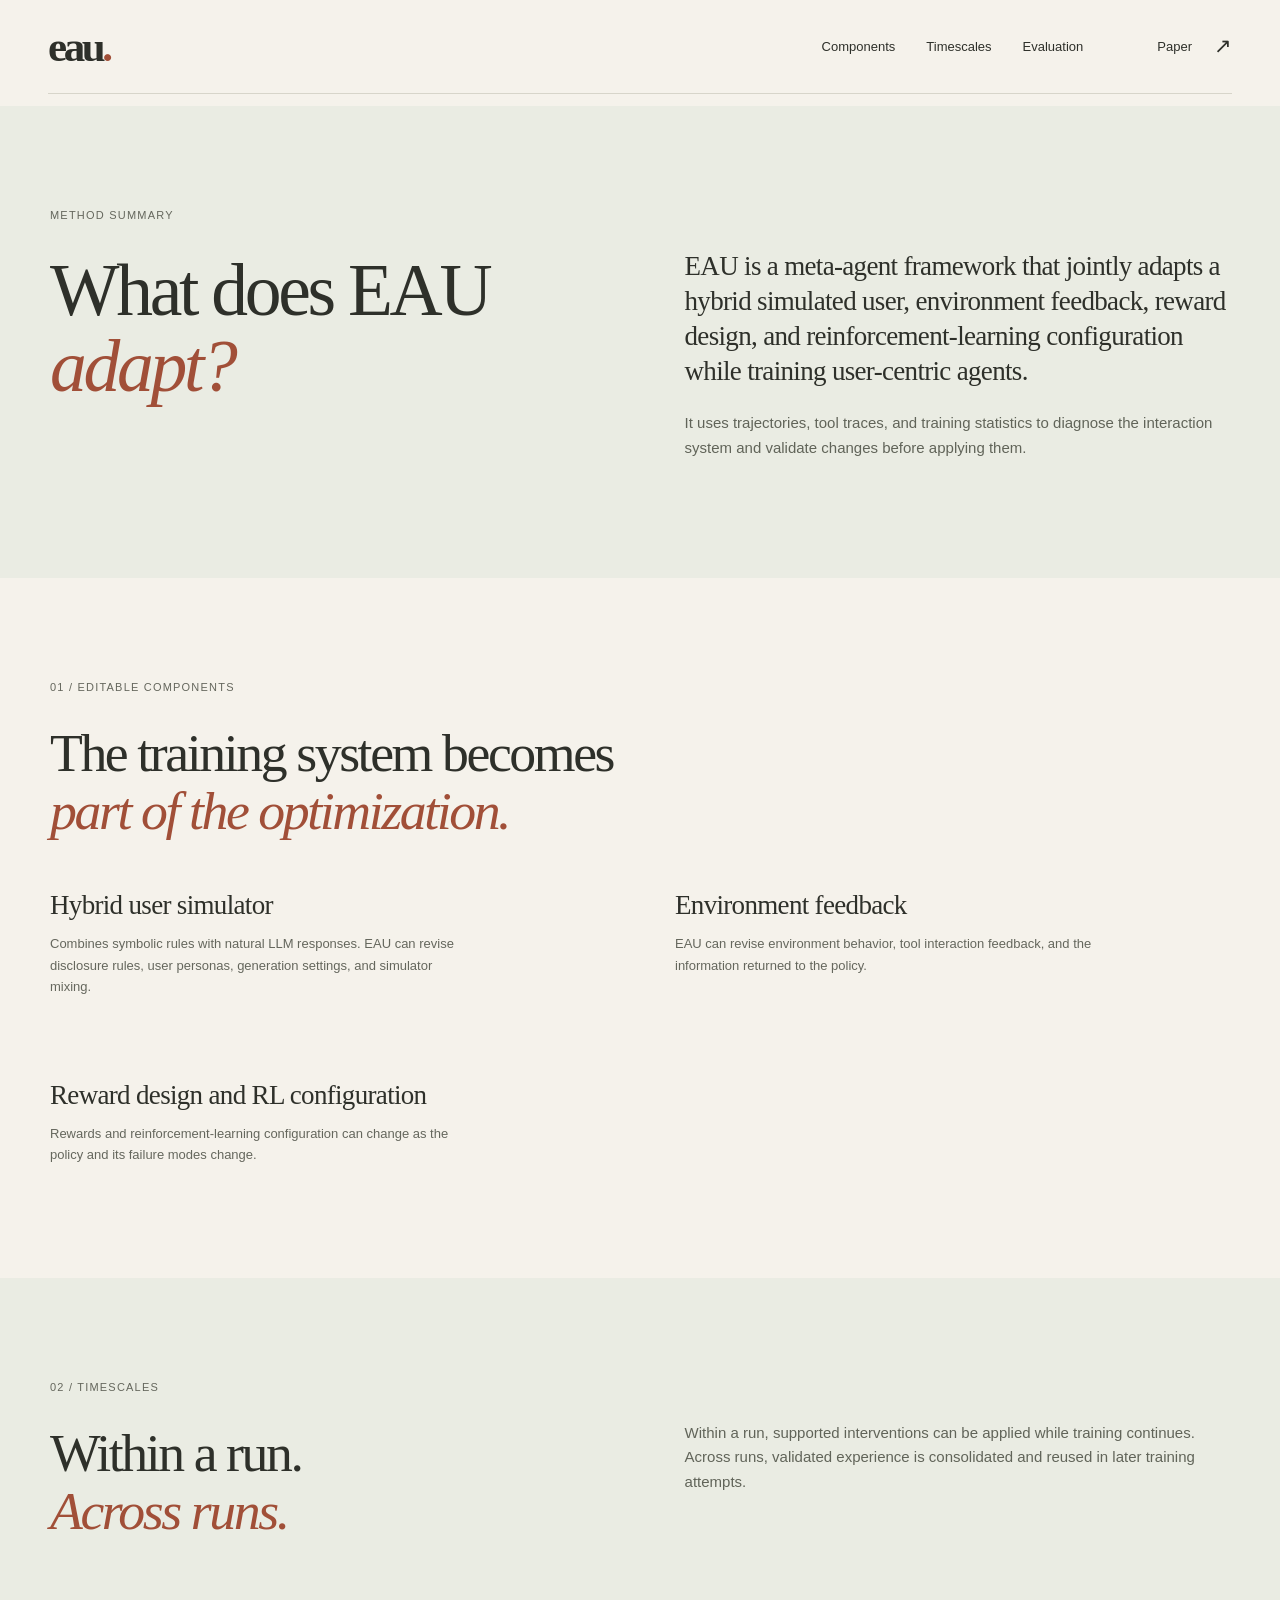
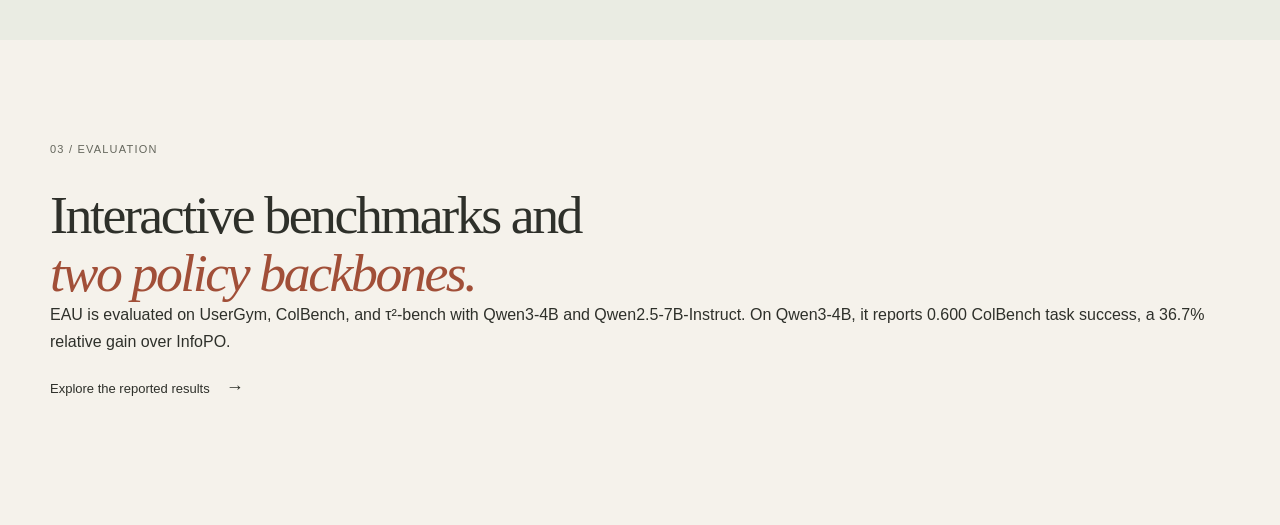
==== method.html @ 13b71dcc "Round 2: add focused EAU capability summary" ====
<!doctype html>
<html lang="en">
<head>
  <meta charset="utf-8">
  <meta name="viewport" content="width=device-width, initial-scale=1">
  <title>How EAU adapts users, environments, rewards, and RL configuration</title>
  <meta name="description" content="Method summary for EAU: a meta-agent jointly adapts a hybrid simulated user, environment feedback, reward design, and reinforcement-learning configuration within and across training runs.">
  <link rel="canonical" href="https://eau-meta-agent.github.io/method.html">
  <link rel="stylesheet" href="styles.css">
  <script type="application/ld+json">
  {
    "@context": "https://schema.org",
    "@type": "ScholarlyArticle",
    "name": "EAU: Environment-Agent-User Co-evolution for Training User-Centric Agents",
    "url": "https://eau-meta-agent.github.io/method.html",
    "sameAs": "https://arxiv.org/abs/2610.16523",
    "identifier": "arXiv:2610.16523",
    "description": "EAU jointly adapts a hybrid simulated user, environment feedback, reward design, and reinforcement-learning configuration within and across training runs.",
    "keywords": [
      "hybrid user simulator", "simulated user", "environment feedback",
      "reward design", "RL configuration", "within a run", "across runs",
      "UserGym", "ColBench", "tau2-bench", "Qwen3-4B", "Qwen2.5-7B-Instruct"
    ]
  }
  </script>
</head>
<body>
  <a class="skip-link" href="#main">Skip to content</a>
  <header class="site-header">
    <a class="wordmark" href="index.html" aria-label="EAU home">eau<span class="wordmark-dot">.</span></a>
    <nav aria-label="Method navigation"><a href="#components">Components</a><a href="#timescales">Timescales</a><a href="#evaluation">Evaluation</a></nav>
    <a class="header-link" href="https://arxiv.org/abs/2610.16523">Paper <span aria-hidden="true">↗</span></a>
  </header>
  <main id="main">
    <section class="overview section-pad">
      <div class="wrap overview-grid">
        <div><p class="eyebrow section-number">Method summary</p><h1>What does EAU<br><em>adapt?</em></h1></div>
        <div class="overview-copy">
          <p class="lead">EAU is a meta-agent framework that jointly adapts a hybrid simulated user, environment feedback, reward design, and reinforcement-learning configuration while training user-centric agents.</p>
          <p>It uses trajectories, tool traces, and training statistics to diagnose the interaction system and validate changes before applying them.</p>
        </div>
      </div>
    </section>
    <section class="wrap section-pad" id="components">
      <p class="eyebrow section-number">01 / Editable components</p>
      <h2>The training system becomes<br><em>part of the optimization.</em></h2>
      <div class="timescales">
        <article><h3>Hybrid user simulator</h3><p>Combines symbolic rules with natural LLM responses. EAU can revise disclosure rules, user personas, generation settings, and simulator mixing.</p></article>
        <article><h3>Environment feedback</h3><p>EAU can revise environment behavior, tool interaction feedback, and the information returned to the policy.</p></article>
        <article><h3>Reward design and RL configuration</h3><p>Rewards and reinforcement-learning configuration can change as the policy and its failure modes change.</p></article>
      </div>
    </section>
    <section class="overview section-pad" id="timescales">
      <div class="wrap overview-grid"><div><p class="eyebrow section-number">02 / Timescales</p><h2>Within a run.<br><em>Across runs.</em></h2></div><div class="overview-copy"><p>Within a run, supported interventions can be applied while training continues. Across runs, validated experience is consolidated and reused in later training attempts.</p></div></div>
    </section>
    <section class="wrap section-pad" id="evaluation">
      <p class="eyebrow section-number">03 / Evaluation</p>
      <h2>Interactive benchmarks and<br><em>two policy backbones.</em></h2>
      <p>EAU is evaluated on UserGym, ColBench, and τ²-bench with Qwen3-4B and Qwen2.5-7B-Instruct. On Qwen3-4B, it reports 0.600 ColBench task success, a 36.7% relative gain over InfoPO.</p>
      <p><a class="text-link" href="index.html#results">Explore the reported results <span aria-hidden="true">→</span></a></p>
    </section>
  </main>
</body>
</html>
---- styles.css ----
@charset "UTF-8";
:root{--paper:#f5f2eb;--ink:#2e302a;--muted:#65675d;--line:#d7d5ca;--clay:#a14f38;--clay-light:#e7c5b5;--sage:#dfe2d4;--serif:Georgia,'Times New Roman',serif;--sans:Arial,Helvetica,sans-serif}
*{box-sizing:border-box}html{scroll-behavior:smooth;scroll-padding-top:92px}body{margin:0;background:var(--paper);color:var(--ink);font-family:var(--sans);font-size:16px;line-height:1.65;-webkit-font-smoothing:antialiased}a{color:inherit;text-decoration:none}button{font:inherit;color:inherit;cursor:pointer}button,a{-webkit-tap-highlight-color:transparent}button:focus-visible,a:focus-visible,summary:focus-visible,[tabindex]:focus-visible{outline:2px solid var(--clay);outline-offset:6px}button:disabled{cursor:default}a[hidden],[hidden]{display:none!important}::selection{background:#dfb39a;color:var(--ink)}img{display:block;width:100%;height:auto}p{margin:0 0 1.15em}h1,h2,h3{font-family:var(--serif);font-weight:400;line-height:1.08;margin:0;letter-spacing:-.045em}h1{font-size:clamp(58px,5.75vw,84px);line-height:1.035}h2{font-size:clamp(39px,4.2vw,57px)}h3{font-size:29px;letter-spacing:-.025em;line-height:1.15}em{font-weight:400;color:var(--clay)}sup{font-size:10px;vertical-align:super;margin-left:2px;line-height:0}.wrap{width:min(1180px,calc(100% - 96px));margin-inline:auto}.section-pad{padding-block:100px}.eyebrow,.mini-index{font-size:11px;font-weight:500;letter-spacing:.11em;text-transform:uppercase}.eyebrow{margin:0 0 28px;display:flex;align-items:center;gap:10px}.section-number{color:var(--muted)}.little-star{color:var(--clay);font-size:25px;line-height:1}.skip-link{position:fixed;top:-100px;left:20px;z-index:100;background:var(--ink);color:var(--paper);padding:12px 20px}.skip-link:focus{top:15px}.site-header{height:94px;width:calc(100% - 96px);margin:auto;display:flex;align-items:center;justify-content:space-between;border-bottom:1px solid var(--line);gap:32px}.wordmark{font-family:var(--serif);font-size:43px;font-weight:700;letter-spacing:-.08em;line-height:1;display:inline-block}.wordmark-dot{color:var(--clay)}nav{display:flex;gap:31px;margin-left:auto;margin-right:42px}nav a,.header-link{font-size:13px}nav a:hover,.header-link:hover{color:var(--clay)}.header-link{display:flex;gap:22px;align-items:center}.header-link span{font-size:21px}.hero{padding-top:76px;padding-bottom:58px;display:grid;grid-template-columns:1.12fr 1fr;align-items:center;gap:44px}.hero-copy{padding-bottom:12px}.hero .eyebrow{margin-bottom:28px}.hero-subtitle{font-family:var(--serif);font-size:23px;line-height:1.4;margin:29px 0 19px;letter-spacing:-.025em}.hero-description{font-size:15px;line-height:1.75;max-width:430px;color:#616459}.hero-description strong{font-weight:600;color:var(--ink)}.hero-actions{display:flex;flex-wrap:wrap;gap:18px 29px;align-items:center;margin-top:31px}.button{display:inline-flex;align-items:center;justify-content:center;gap:27px;padding:13px 19px;font-size:13px;border-radius:3px;line-height:1.5;transition:background .2s,transform .2s}.button:hover{transform:translateY(-2px)}.button-dark{background:var(--ink);color:var(--paper)}.button-dark:hover{background:#4b4e41}.button span{font-size:20px;line-height:1}.text-link{display:inline-flex;align-items:center;gap:16px;font-size:13px;border-bottom:1px solid transparent;padding-bottom:3px}.text-link:hover{color:var(--clay);border-color:var(--clay)}.text-link span{font-size:18px}.hero-visual{padding-top:7px}.evolution-art{width:100%;height:auto;overflow:visible}.art-label{font-family:var(--serif);font-size:21px;fill:var(--ink)}.art-meta{font-family:var(--sans);font-size:8px;letter-spacing:1.25px;fill:var(--clay)}.art-footnote{font-family:var(--serif);font-style:italic;font-size:15px;fill:#777566}.figure-index{display:flex;align-items:center;justify-content:space-between;font-size:10px;color:var(--muted);padding:9px 5px;border-top:1px solid var(--line);letter-spacing:.03em}.figure-index span:first-child{text-transform:uppercase;letter-spacing:.1em}.authors{border-top:1px solid var(--line);padding-block:25px 32px}.author-names{font-size:14px;display:flex;flex-wrap:wrap;gap:10px 23px;margin:0 0 13px}.affiliations{display:flex;flex-wrap:wrap;gap:3px 20px;font-size:11px;color:var(--muted);margin:0 0 10px}.equal-contribution{font-size:10px;color:var(--muted);margin:0}.overview{background:#eaece3;margin-top:12px}.overview-grid{display:grid;grid-template-columns:1fr 1.03fr;gap:105px}.overview-copy{font-size:15px;color:#616459;padding-top:43px}.overview-copy .lead{font-family:var(--serif);font-size:27px;line-height:1.3;letter-spacing:-.025em;color:var(--ink);margin-bottom:22px}.overview-copy strong{color:var(--ink)}.overview-copy .text-link{color:var(--ink);margin-top:7px}.findings-strip{display:grid;grid-template-columns:1fr 1fr 1fr;border-top:1px solid #c9cec0;margin-top:62px;padding-top:32px;gap:36px}.findings-strip>div+div{border-left:1px solid #c9cec0;padding-left:40px}.findings-strip strong{font-family:var(--serif);font-size:56px;font-weight:400;letter-spacing:-.05em;line-height:1.2}.findings-strip strong>span{font-size:38px}.findings-strip p{font-size:12px;line-height:1.5;margin:10px 0 0}.findings-strip small{display:block;font-size:10px;color:var(--muted);margin-top:7px}.section-heading{display:flex;align-items:flex-end;justify-content:space-between;gap:50px;margin-bottom:44px}.section-heading>p{font-size:13px;color:var(--muted);margin:0 0 4px;max-width:380px}.framework-explorer{display:grid;grid-template-columns:1fr 1.25fr;border-block:1px solid var(--line);min-height:420px}.framework-controls{padding:26px 42px 34px 0}.component-tabs{display:flex;flex-direction:column}.component-tabs button{background:none;border:0;border-bottom:1px solid var(--line);padding:16px 0;display:flex;align-items:center;gap:14px;text-align:left;font-family:var(--serif);font-size:24px;letter-spacing:-.025em}.component-tabs button>span:first-child{font-family:var(--sans);font-size:10px;letter-spacing:.03em;color:var(--muted)}.component-tabs button>span:last-child{margin-left:auto;font-size:22px;opacity:0}.component-tabs button[aria-selected=true]{color:var(--clay)}.component-tabs button[aria-selected=true]>span:last-child{opacity:1}.component-tabs button:hover{color:var(--clay)}#component-panel{padding-top:27px}#component-title{font-family:var(--sans);font-size:14px;font-weight:600;letter-spacing:0;margin-bottom:12px}#component-description{font-size:13px;color:var(--muted);line-height:1.8;min-height:94px;margin-bottom:17px}.knob-list{display:flex;gap:7px;flex-wrap:wrap}.knob-list span{font-size:10px;background:#eae7de;padding:5px 8px;border-radius:3px}.system-diagram{background:#efede5;border-left:1px solid var(--line);padding:35px 32px;display:flex;flex-direction:column;justify-content:center}.diagram-label{font-size:9px;letter-spacing:.15em;color:var(--muted);margin-bottom:25px}.system-components{display:flex;align-items:center;justify-content:space-between;gap:10px}.system-components>div{width:29%;text-align:center;font-family:var(--serif);font-size:19px;line-height:1.3;padding:17px 5px;border:1px solid #d5d1c5;border-radius:3px;transition:background .25s,border-color .25s}.system-components small{display:block;font-family:var(--sans);font-size:9px;color:var(--muted);margin-top:7px}.node-symbol{display:block;font-size:29px;margin-bottom:12px;line-height:1;color:#777e67}.system-components>div.is-active{background:#e7c5b5;border-color:#b77c60}.system-components>div[data-node=environment].is-active{background:#dfe2d4;border-color:#8f9b78}.system-components>div[data-node=agent].is-active{background:#ddc9bc;border-color:#a78f7c}.connector{font-size:18px;color:var(--muted)}.feedback-bridge{display:flex;align-items:center;justify-content:center;gap:16px;font-size:9px;color:var(--muted);padding:24px 0}.feedback-bridge>span:nth-child(2){font-size:26px;color:var(--clay);line-height:1}.meta-agent-box{border:1px solid var(--ink);border-radius:3px;display:flex;align-items:center;padding:18px 20px;gap:15px}.meta-agent-box strong{font-family:var(--serif);font-size:21px;font-weight:400;line-height:1.1}.meta-agent-box small{display:block;font-size:9px;color:var(--muted);margin-top:4px}.experience-pool{font-size:9px;line-height:1.6;margin-left:auto;padding-left:17px;border-left:1px solid var(--line)}.diagram-note{font-size:10px;color:var(--muted);text-align:center;margin:19px 0 0;line-height:1.7}.timescales{display:grid;grid-template-columns:1fr 1fr;gap:70px;padding-top:38px}.mini-index{font-size:10px;color:var(--muted)}.timescales h3{margin:12px 0;font-size:27px}.timescales p{font-size:13px;max-width:420px;color:var(--muted);margin:0}.paper-figure{margin-top:35px;border-block:1px solid var(--line)}summary{cursor:pointer;list-style:none;display:flex;align-items:center;justify-content:space-between;padding:19px 0;font-size:12px}summary::-webkit-details-marker{display:none}summary>span{font-size:20px;line-height:1;transition:transform .2s}details[open]>summary>span{transform:rotate(45deg)}.paper-figure figure{margin:10px 0 25px;background:#fff;padding:20px}.paper-figure figcaption{font-size:11px;color:var(--muted);margin-top:20px}.paper-figure a{display:block}.results{background:#eee9df}.results-toolbar{display:flex;align-items:center;justify-content:space-between;margin:5px 0 44px;gap:20px}.model-switch{display:flex;gap:4px;background:#e3ded3;border-radius:5px;padding:4px}.model-switch button{border:0;background:transparent;padding:10px 18px;border-radius:3px;font-size:12px;transition:background .2s}.model-switch button[aria-pressed=true]{background:var(--paper);box-shadow:0 1px 4px #0000000a}.results-key{display:flex;align-items:center;gap:8px;font-size:11px;color:var(--muted)}.results-key i{width:9px;height:9px;display:inline-block;border-radius:1px}.legend-baseline{background:#a4ab94}.legend-eau{background:var(--clay);margin-left:15px}.chart-grid{display:grid;grid-template-columns:1fr 1fr 1fr;gap:42px}.chart-card{border-top:1px solid #cac5b9;padding-top:20px;min-width:0}.chart-top{display:flex;align-items:center;justify-content:space-between;gap:10px}.chart-top h3{font-family:var(--sans);font-weight:500;letter-spacing:0;font-size:14px}.gain{font-size:11px;color:var(--clay);background:#f2e4d7;padding:3px 7px;border-radius:3px}.chart-subtitle{font-size:10px;color:var(--muted);margin:4px 0 20px}.bar-plot{position:relative;height:220px;border-bottom:1px solid #c1bcae;display:flex;justify-content:center;gap:25px;align-items:flex-end;padding:0 20px;background:repeating-linear-gradient(to top,transparent 0,transparent 54px,#d7d0c2 54px,#d7d0c2 55px)}.bar-column{display:flex;flex-direction:column;justify-content:flex-end;align-items:center;gap:7px;width:68px;height:100%;z-index:1}.bar-value{font-size:20px;line-height:1;font-family:var(--serif);letter-spacing:-.03em}.bar{width:100%;background:#a4ab94;border-radius:2px 2px 0 0;transition:height .35s ease}.bar-column.eau .bar{background:var(--clay)}.bar-column.eau .bar-value{color:var(--clay)}.bar-labels{display:flex;justify-content:center;gap:25px;margin-top:9px}.bar-labels span{width:68px;text-align:center;font-size:10px;color:var(--muted)}.results-note{font-size:11px;color:var(--muted);margin:30px 0 19px;max-width:760px}.result-table-details{border-block:1px solid #cdc8bd}.table-scroll{overflow:auto;padding-bottom:20px}table{width:100%;border-collapse:collapse;font-size:12px;font-variant-numeric:tabular-nums;white-space:nowrap;text-align:right}caption{text-align:left;font-size:11px;color:var(--muted);padding:0 0 15px}th,td{padding:11px 15px;border-bottom:1px solid #d6d0c4}th{font-size:10px;font-weight:500;color:var(--muted)}td:first-child,th:first-child{text-align:left;padding-left:0}tr.ours{background:#e6d8ca;font-weight:600}tr.ours td:first-child{padding-left:12px}tr:last-child td{border-bottom:0}.tau-result{margin-top:34px;display:grid;grid-template-columns:1.2fr 1fr;gap:50px;align-items:center}.tau-result h3{margin:11px 0 12px;font-size:28px}.tau-result p{font-size:13px;color:var(--muted);margin:0;max-width:540px}.tau-result p strong{color:var(--ink);font-weight:500}.tau-score{justify-self:end;display:flex;align-items:center;gap:25px;border-left:1px solid #c9c3b6;padding-left:35px}.tau-score strong{font-family:var(--serif);font-weight:400;font-size:69px;line-height:1;letter-spacing:-.05em;color:var(--clay)}.tau-score span{font-size:11px;color:var(--muted)}.insight-grid{display:grid;grid-template-columns:1fr 1fr;gap:55px}.insight-grid figure{background:white;border:1px solid var(--line);margin:0 0 25px;padding:25px 35px}.insight-grid figure img{aspect-ratio:634/518;object-fit:contain}.insight-grid h3{margin:13px 0 15px;font-size:29px}.insight-grid p{font-size:13px;color:var(--muted);line-height:1.8;margin:0}.insight-grid p strong{font-weight:500;color:var(--ink)}.insights-note{font-size:11px;color:var(--muted);border-top:1px solid var(--line);padding-top:20px;margin:33px 0 0;max-width:100%}.resources{background:#e5e7dc}.resources-grid{display:grid;grid-template-columns:1fr 1fr;gap:70px;align-items:start}.resources-grid>div>p:not(.eyebrow){font-size:13px;color:var(--muted);margin-top:22px}.resource-links{display:flex;align-items:center;gap:20px;flex-wrap:wrap;margin-top:29px}.resource-status{font-size:11px;color:var(--muted)}.citation-box{background:#f1f1e9;border:1px solid #cdd1c1;border-radius:4px;min-width:0;padding:22px 24px}.citation-heading{display:flex;justify-content:space-between;align-items:center;gap:12px;margin-bottom:19px}.citation-heading button{background:none;border:0;padding:0;font-size:10px;display:flex;align-items:center;gap:9px}.citation-heading button:hover{color:var(--clay)}.citation-heading button span{font-size:17px}.citation-box pre{font-size:11px;line-height:1.8;overflow:auto;margin:0;tab-size:2}.citation-box code{font-family:'SFMono-Regular',Consolas,'Liberation Mono',monospace}.copy-status{min-height:17px;font-size:10px;color:var(--clay);margin:9px 0 0}.site-footer{padding-block:35px;display:flex;align-items:center;gap:30px}.site-footer .wordmark{font-size:35px}.site-footer p{font-size:10px;line-height:1.6;color:var(--muted);margin:0}.site-footer>a:last-child{margin-left:auto;font-size:11px}
@media(min-width:1500px){.hero{padding-block:94px 76px}}
@media(max-width:1100px){.wrap{width:calc(100% - 64px)}.site-header{width:calc(100% - 64px)}.hero{gap:20px}.hero-actions{gap:18px}.hero-subtitle{font-size:21px}.hero-description{font-size:14px}.overview-grid{gap:60px}.section-heading>p{max-width:320px}.framework-controls{padding-right:26px}.system-diagram{padding-inline:22px}.system-components>div{font-size:17px}.feedback-bridge{gap:8px;font-size:8px}.meta-agent-box{padding-inline:12px}.experience-pool{padding-left:10px}.chart-grid{gap:28px}.resources-grid{gap:40px}.findings-strip>div+div{padding-left:24px}.insight-grid{gap:35px}.tau-score{padding-left:25px;gap:18px}}
@media(max-width:800px){.site-header{height:80px;gap:20px}nav{margin:0;gap:22px}.header-link{font-size:11px;gap:9px}.wordmark{font-size:37px}.hero{grid-template-columns:1fr 1fr;gap:8px;padding-top:55px;padding-bottom:40px}h1{font-size:54px}.hero-subtitle{font-size:18px}.hero-description{font-size:13px}.hero .eyebrow{font-size:9px;gap:6px}.hero-actions{flex-wrap:wrap;gap:15px;margin-top:24px}.button{padding:12px 15px;gap:17px;font-size:12px}.hero-visual{align-self:start;padding-top:35px}.figure-index{font-size:8px;gap:8px}.section-pad{padding-block:72px}.overview-grid{gap:35px;grid-template-columns:1fr 1fr}.overview-copy{padding-top:35px;font-size:13px}.overview-copy .lead{font-size:24px}h2{font-size:40px}.findings-strip{gap:18px;margin-top:42px}.findings-strip strong{font-size:44px}.findings-strip strong>span{font-size:30px}.findings-strip p{font-size:11px}.findings-strip small{font-size:9px}.findings-strip>div+div{padding-left:18px}.section-heading{gap:30px}.section-heading>p{max-width:250px;font-size:11px}.framework-explorer{grid-template-columns:1fr}.framework-controls{padding:15px 0 25px}.component-tabs{flex-direction:row;gap:20px}.component-tabs button{font-size:18px;flex:1;gap:8px;padding-block:15px}.component-tabs button>span:last-child{display:none}.component-tabs button>span:first-child{font-size:9px}#component-description{min-height:0;max-width:570px}#component-panel{padding-top:23px}.system-diagram{border-left:0;border-top:1px solid var(--line);padding:30px 40px}.system-components>div{font-size:22px}.system-components small{font-size:11px}.feedback-bridge{font-size:10px;gap:18px}.meta-agent-box{padding:19px}.meta-agent-box strong{font-size:24px}.meta-agent-box small{font-size:11px}.experience-pool{font-size:10px}.diagram-note{font-size:11px}.timescales{gap:35px}.chart-grid{gap:20px}.bar-plot{padding-inline:8px;gap:18px;height:200px;background-size:auto 50px}.bar-column{width:47px}.bar-labels{gap:18px}.bar-labels span{width:47px}.bar-value{font-size:18px}.chart-top h3{font-size:12px}.gain{font-size:9px}.tau-result{gap:28px}.tau-score{flex-direction:column;align-items:flex-start;gap:10px}.tau-score strong{font-size:60px}.insight-grid figure{padding:15px}.insight-grid h3{font-size:25px}.resources-grid{grid-template-columns:1fr;gap:35px}.citation-box{max-width:640px}.citation-box pre{font-size:12px}}
@media(max-width:580px){html{scroll-padding-top:24px}.wrap{width:calc(100% - 40px)}.site-header{width:calc(100% - 40px);height:75px;gap:15px}nav{gap:17px;margin-left:auto}nav a{font-size:11px}.header-link{display:none}.hero{display:flex;flex-direction:column;padding-top:44px;gap:28px}.hero-copy{width:100%;padding:0}.hero .eyebrow{font-size:10px;margin-bottom:25px}h1{font-size:clamp(52px,11.6vw,68px)}.hero-subtitle{font-size:20px;margin-top:25px}.hero-description{font-size:14px;max-width:410px}.hero-actions{gap:25px;margin-top:25px}.hero-visual{align-self:center;width:min(100%,380px);padding-top:0}.figure-index{font-size:9px}.authors{padding-block:23px}.author-names{font-size:12px;gap:10px 18px}.affiliations{font-size:10px;gap:5px 15px}.equal-contribution{font-size:9px}.section-pad{padding-block:58px}.eyebrow{margin-bottom:23px}.overview-grid{grid-template-columns:1fr;gap:28px}h2{font-size:43px}.overview-copy{padding-top:0;font-size:14px}.overview-copy .lead{font-size:26px}.findings-strip{grid-template-columns:1fr;gap:24px;margin-top:34px;padding-top:28px}.findings-strip>div{display:flex;align-items:center;gap:25px}.findings-strip>div+div{border-left:0;border-top:1px solid #c9cec0;padding:23px 0 0}.findings-strip strong{font-size:46px;min-width:165px}.findings-strip p{font-size:11px;margin:0;max-width:190px}.findings-strip small{font-size:9px}.section-heading{display:block;margin-bottom:30px}.section-heading>p{max-width:100%;font-size:13px;margin-top:23px}.component-tabs{gap:13px}.component-tabs button{font-family:var(--sans);font-size:12px;line-height:1.5;letter-spacing:0;align-items:flex-start;flex-direction:column;gap:4px;padding-block:13px}.component-tabs button[aria-selected=true]{border-bottom-color:var(--clay)}.component-tabs button>span:first-child{font-size:9px}.system-diagram{padding:25px 15px}.system-components{gap:7px}.system-components>div{font-size:16px;padding:14px 3px;width:30%}.system-components small{font-size:8px}.node-symbol{font-size:27px;margin-bottom:9px}.connector{font-size:12px}.feedback-bridge{font-size:8px;gap:11px;padding-block:21px}.meta-agent-box{padding:14px 12px;gap:10px}.meta-agent-box strong{font-size:20px}.meta-agent-box small{font-size:8px}.experience-pool{font-size:8px;padding-left:12px}.diagram-note{font-size:9px}.timescales{gap:25px}.timescales h3{font-size:24px}.timescales p{font-size:12px}.mini-index{font-size:9px}.paper-figure{margin-top:28px}.paper-figure figure{padding:10px}summary{font-size:11px;gap:15px}.results-toolbar{align-items:flex-start;flex-direction:column;gap:19px;margin-bottom:26px}.model-switch{width:100%}.model-switch button{flex:1;font-size:12px}.chart-grid{grid-template-columns:1fr;gap:30px}.chart-card{padding-top:17px}.chart-top h3{font-size:15px}.gain{font-size:11px}.chart-subtitle{font-size:11px;margin-bottom:16px}.bar-plot{height:210px;gap:45px;padding-inline:20px;background:repeating-linear-gradient(to top,transparent 0,transparent 51.5px,#d7d0c2 51.5px,#d7d0c2 52.5px)}.bar-column{width:76px}.bar-value{font-size:23px}.bar-labels{gap:45px}.bar-labels span{width:76px;font-size:11px}.results-note{font-size:10px;margin-top:28px}.tau-result{display:block;margin-top:30px}.tau-result h3{font-size:29px}.tau-score{flex-direction:row;align-items:center;border-left:0;border-top:1px solid #c9c3b6;padding:24px 0 0;margin-top:24px;gap:25px}.tau-score strong{font-size:64px}.tau-score span{font-size:12px}.insight-grid{grid-template-columns:1fr;gap:35px}.insight-grid figure{max-width:420px;padding:25px;margin-bottom:22px}.insight-grid h3{font-size:29px}.insight-grid p{font-size:13px}.insights-note{font-size:10px}.resources-grid{gap:32px}.resource-links{gap:18px}.citation-box{padding:18px 16px}.citation-box pre{font-size:10px}.site-footer{padding-block:28px;gap:22px}.site-footer p{font-size:9px}.site-footer>a:last-child{gap:8px;font-size:10px}}
@media(prefers-reduced-motion:reduce){html{scroll-behavior:auto}*,*::before,*::after{transition:none!important;animation:none!important}}

/* Readable row labels and comfortable primary navigation targets. */
tbody th[scope=row]{font-size:12px;color:var(--ink);font-weight:400}tr.ours th[scope=row]{font-weight:600}nav a{min-height:44px;display:inline-flex;align-items:center}.model-switch button{min-height:44px}
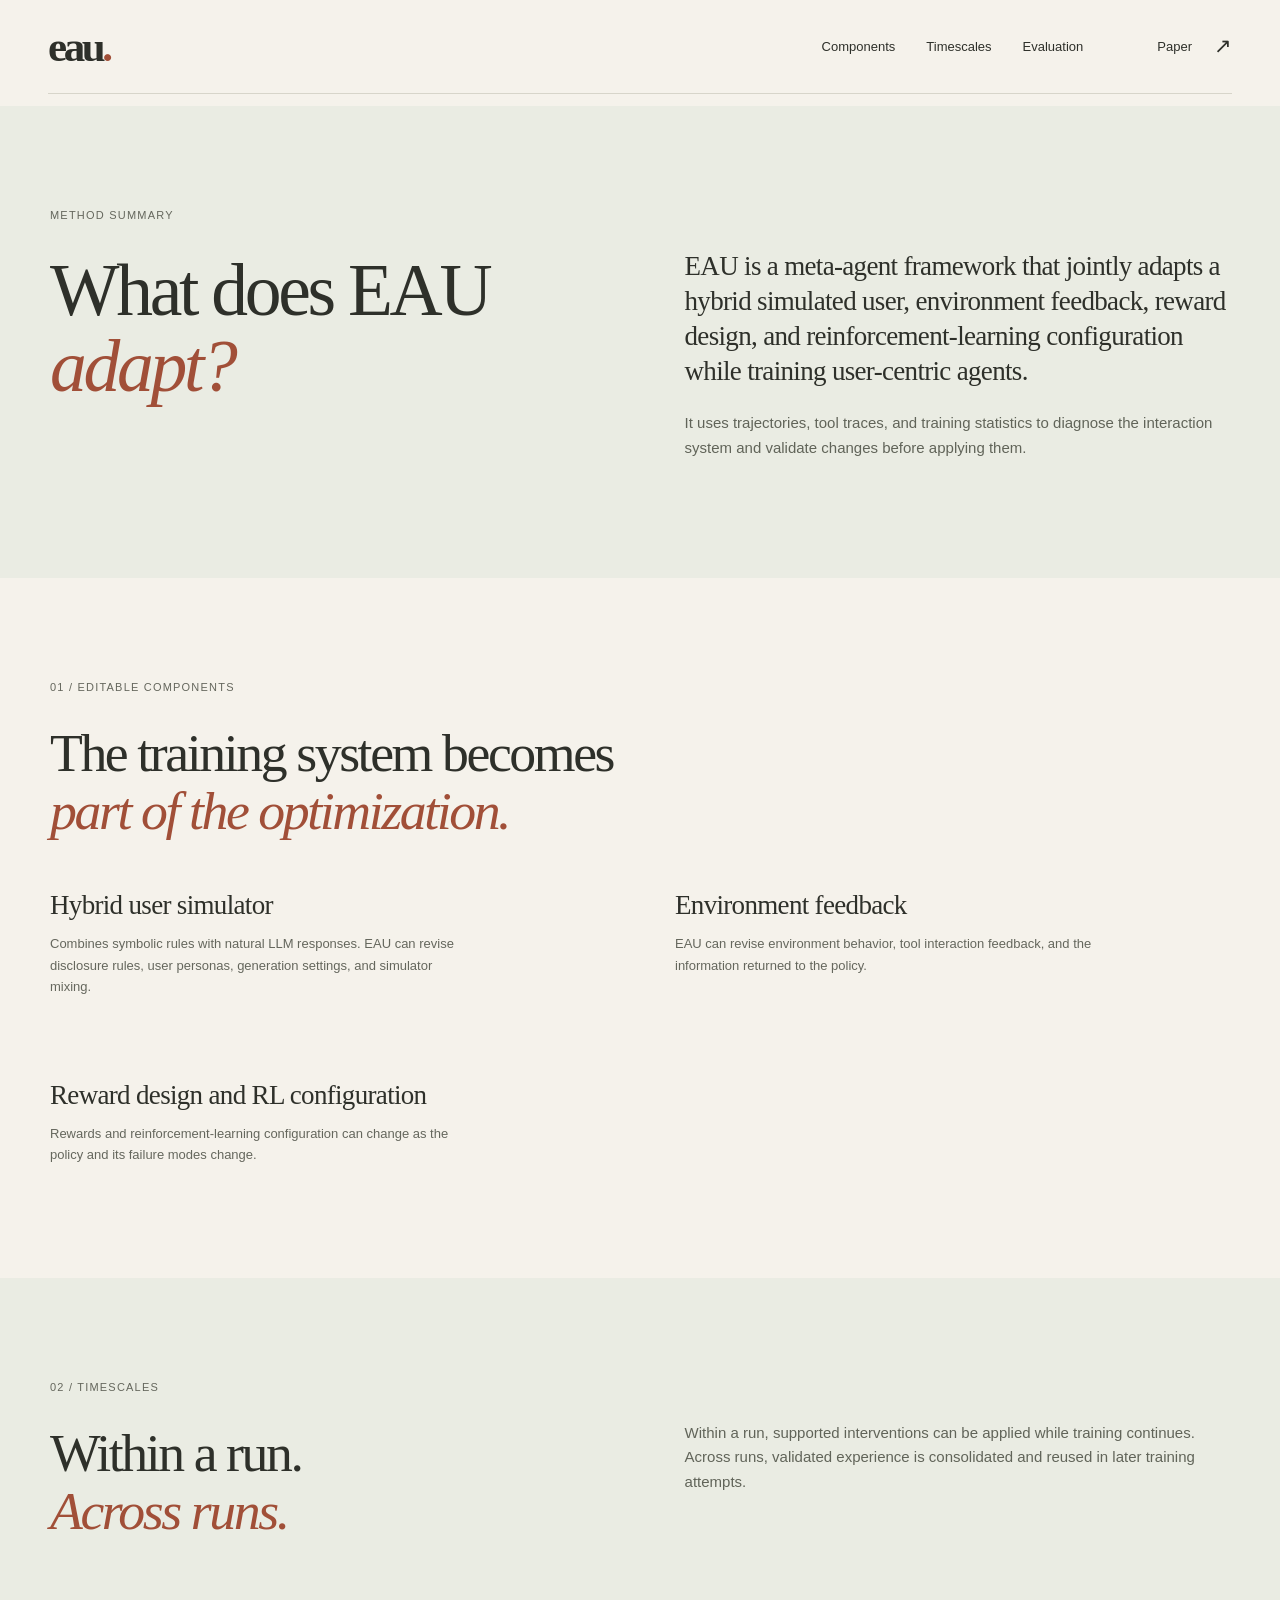
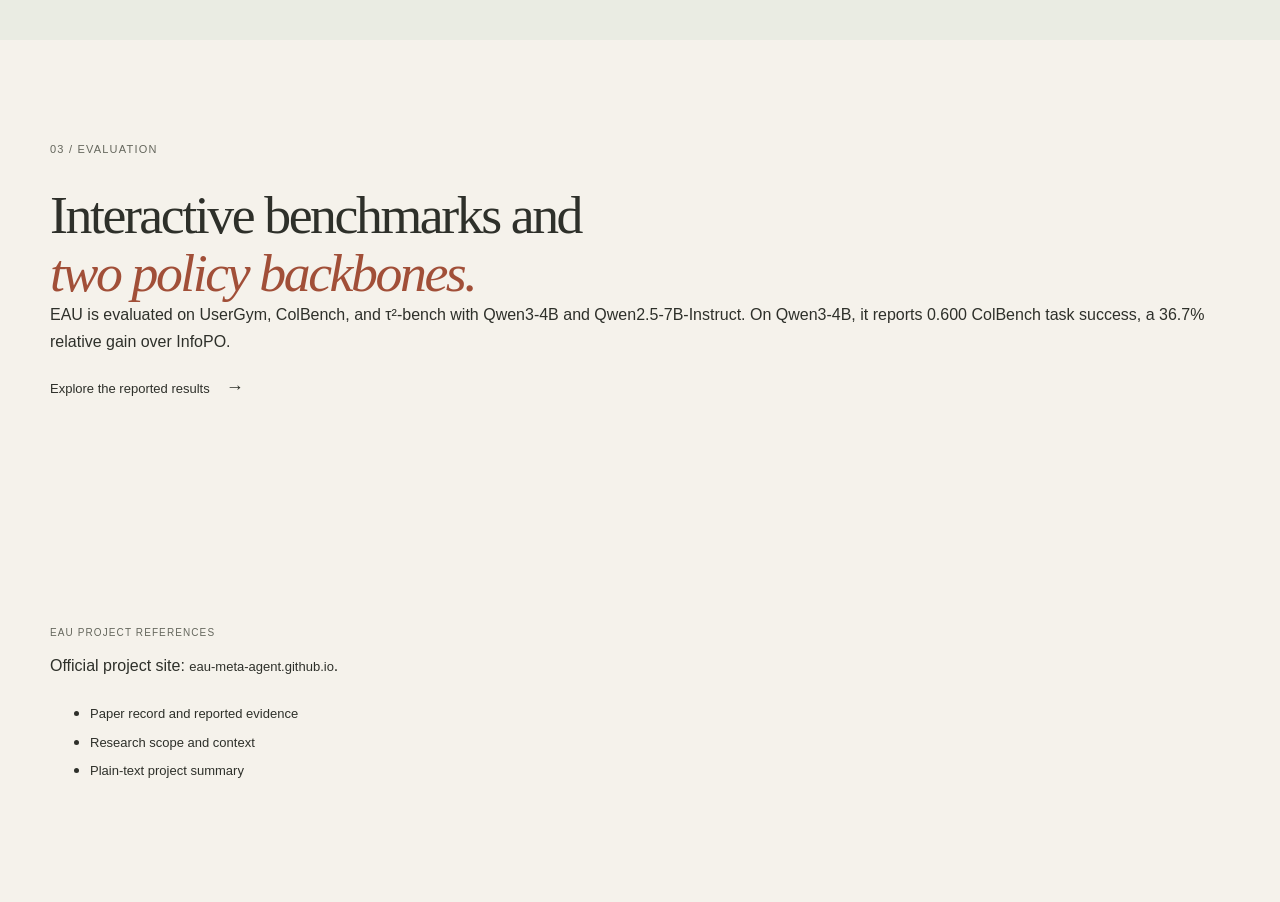
==== commit a2e3d016: "R8: connect method, context, paper and text-summary references" ====
--- a/method.html
+++ b/method.html
@@ -60,5 +60,14 @@
       <p><a class="text-link" href="index.html#results">Explore the reported results <span aria-hidden="true">→</span></a></p>
     </section>
   </main>
+  <footer class="wrap section-pad" aria-label="EAU project references">
+    <p class="mini-index">EAU project references</p>
+    <p>Official project site: <a class="text-link" href="https://eau-meta-agent.github.io/">eau-meta-agent.github.io</a>.</p>
+    <ul>
+      <li><a class="text-link" href="paper.html#evidence">Paper record and reported evidence</a></li>
+      <li><a class="text-link" href="research-context.html#scope">Research scope and context</a></li>
+      <li><a class="text-link" href="llms.txt">Plain-text project summary</a></li>
+    </ul>
+  </footer>
 </body>
 </html>
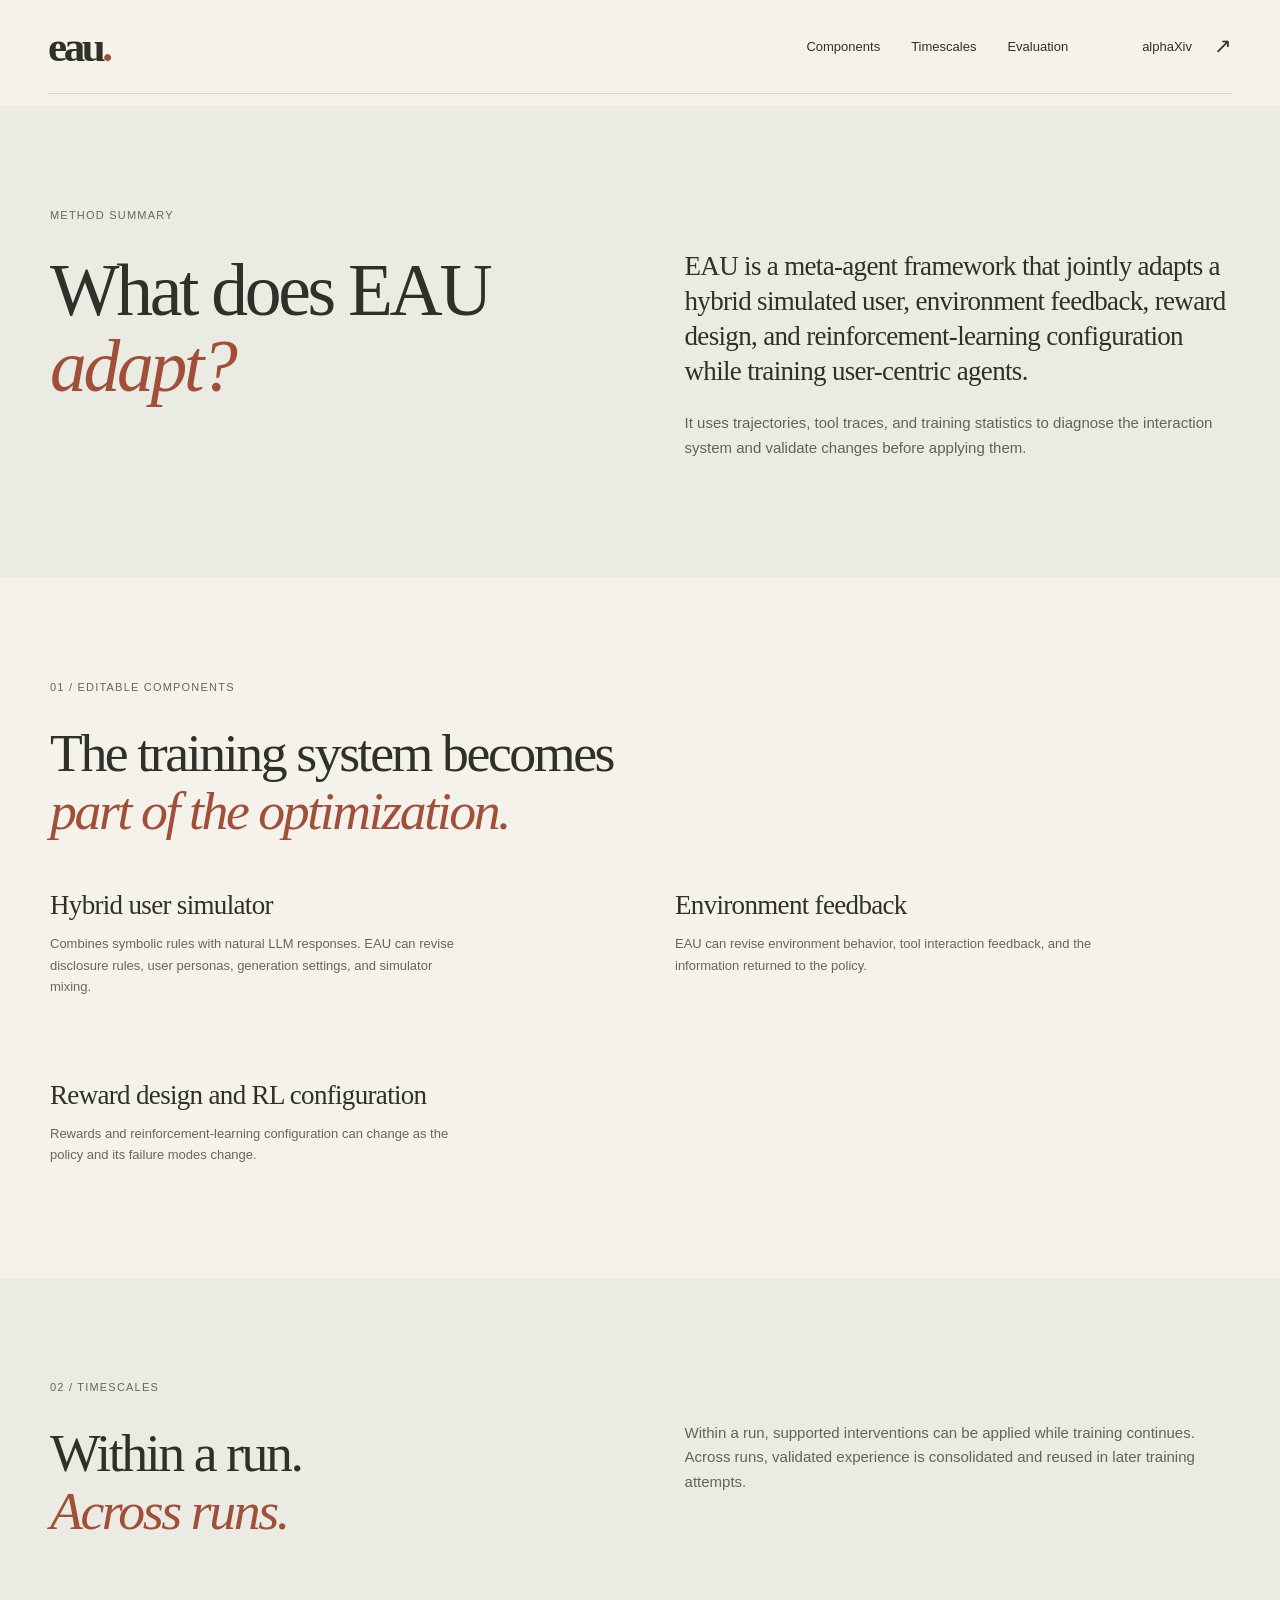
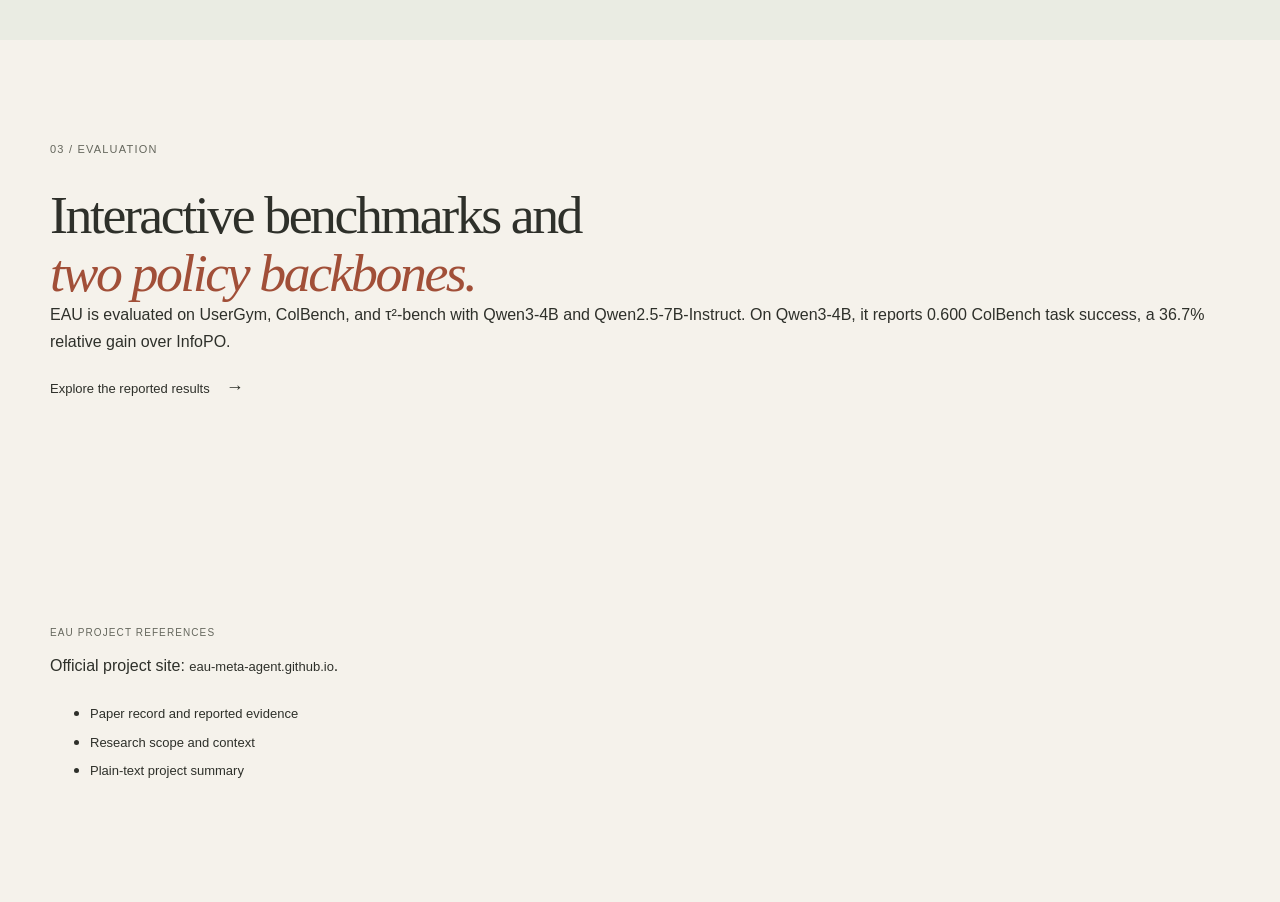
==== commit dda361dc: "R18: route paper-reading entry points to alphaXiv and preserve arXiv citations" ====
--- a/method.html
+++ b/method.html
@@ -29,7 +29,7 @@
   <header class="site-header">
     <a class="wordmark" href="index.html" aria-label="EAU home">eau<span class="wordmark-dot">.</span></a>
     <nav aria-label="Method navigation"><a href="#components">Components</a><a href="#timescales">Timescales</a><a href="#evaluation">Evaluation</a></nav>
-    <a class="header-link" href="https://arxiv.org/abs/2610.16523">Paper <span aria-hidden="true">↗</span></a>
+    <a class="header-link" href="https://www.alphaxiv.org/abs/2610.16523">alphaXiv <span aria-hidden="true">↗</span></a>
   </header>
   <main id="main">
     <section class="overview section-pad">
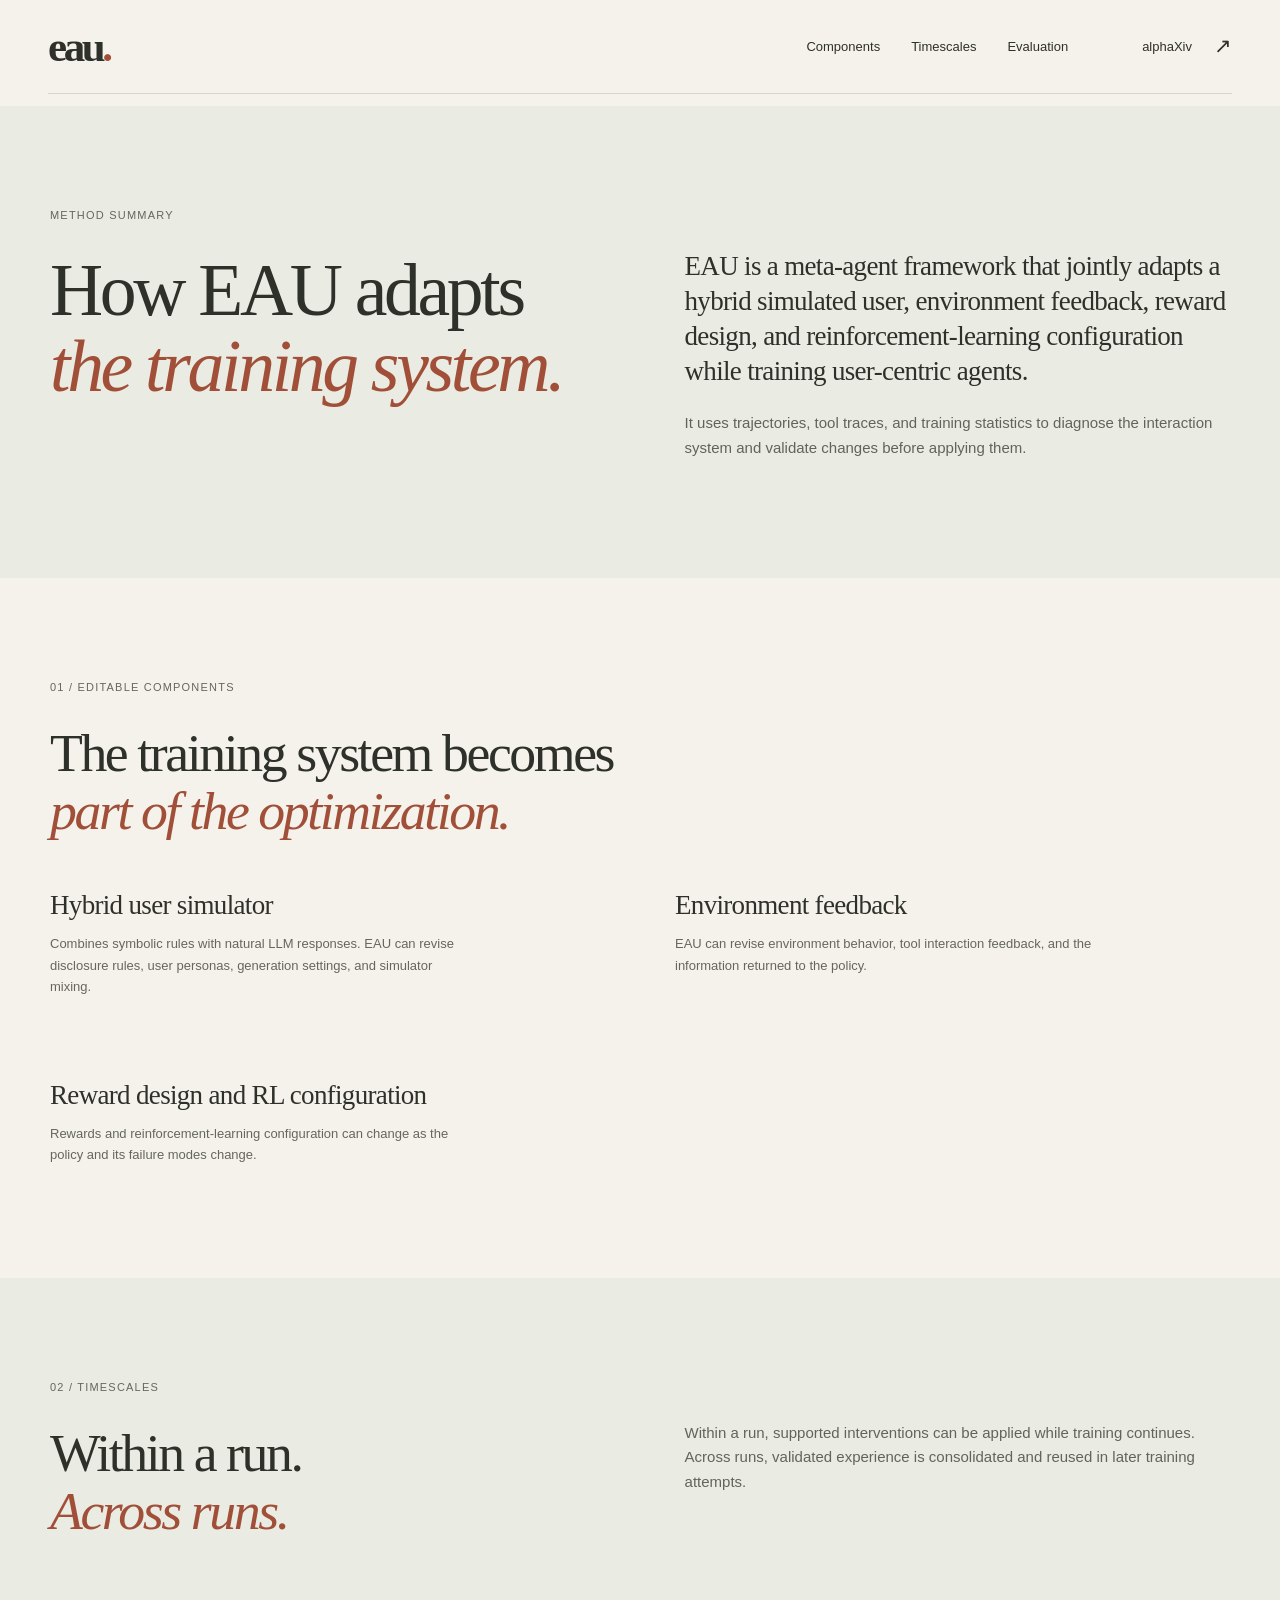
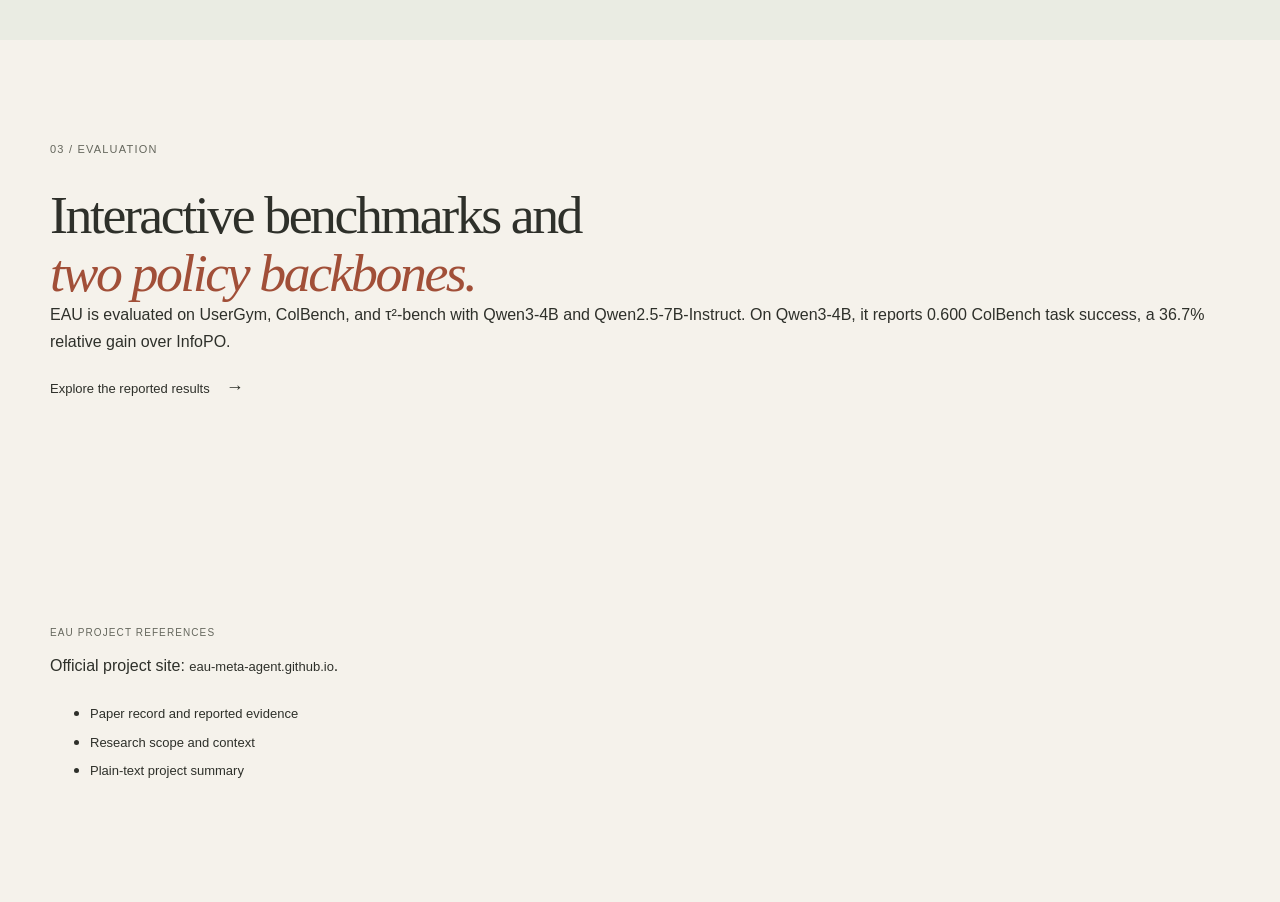
==== commit 65e2486e: "R20: use descriptive H1s on method and research-context entry pages" ====
--- a/method.html
+++ b/method.html
@@ -34,7 +34,7 @@
   <main id="main">
     <section class="overview section-pad">
       <div class="wrap overview-grid">
-        <div><p class="eyebrow section-number">Method summary</p><h1>What does EAU<br><em>adapt?</em></h1></div>
+        <div><p class="eyebrow section-number">Method summary</p><h1>How EAU adapts<br><em>the training system.</em></h1></div>
         <div class="overview-copy">
           <p class="lead">EAU is a meta-agent framework that jointly adapts a hybrid simulated user, environment feedback, reward design, and reinforcement-learning configuration while training user-centric agents.</p>
           <p>It uses trajectories, tool traces, and training statistics to diagnose the interaction system and validate changes before applying them.</p>
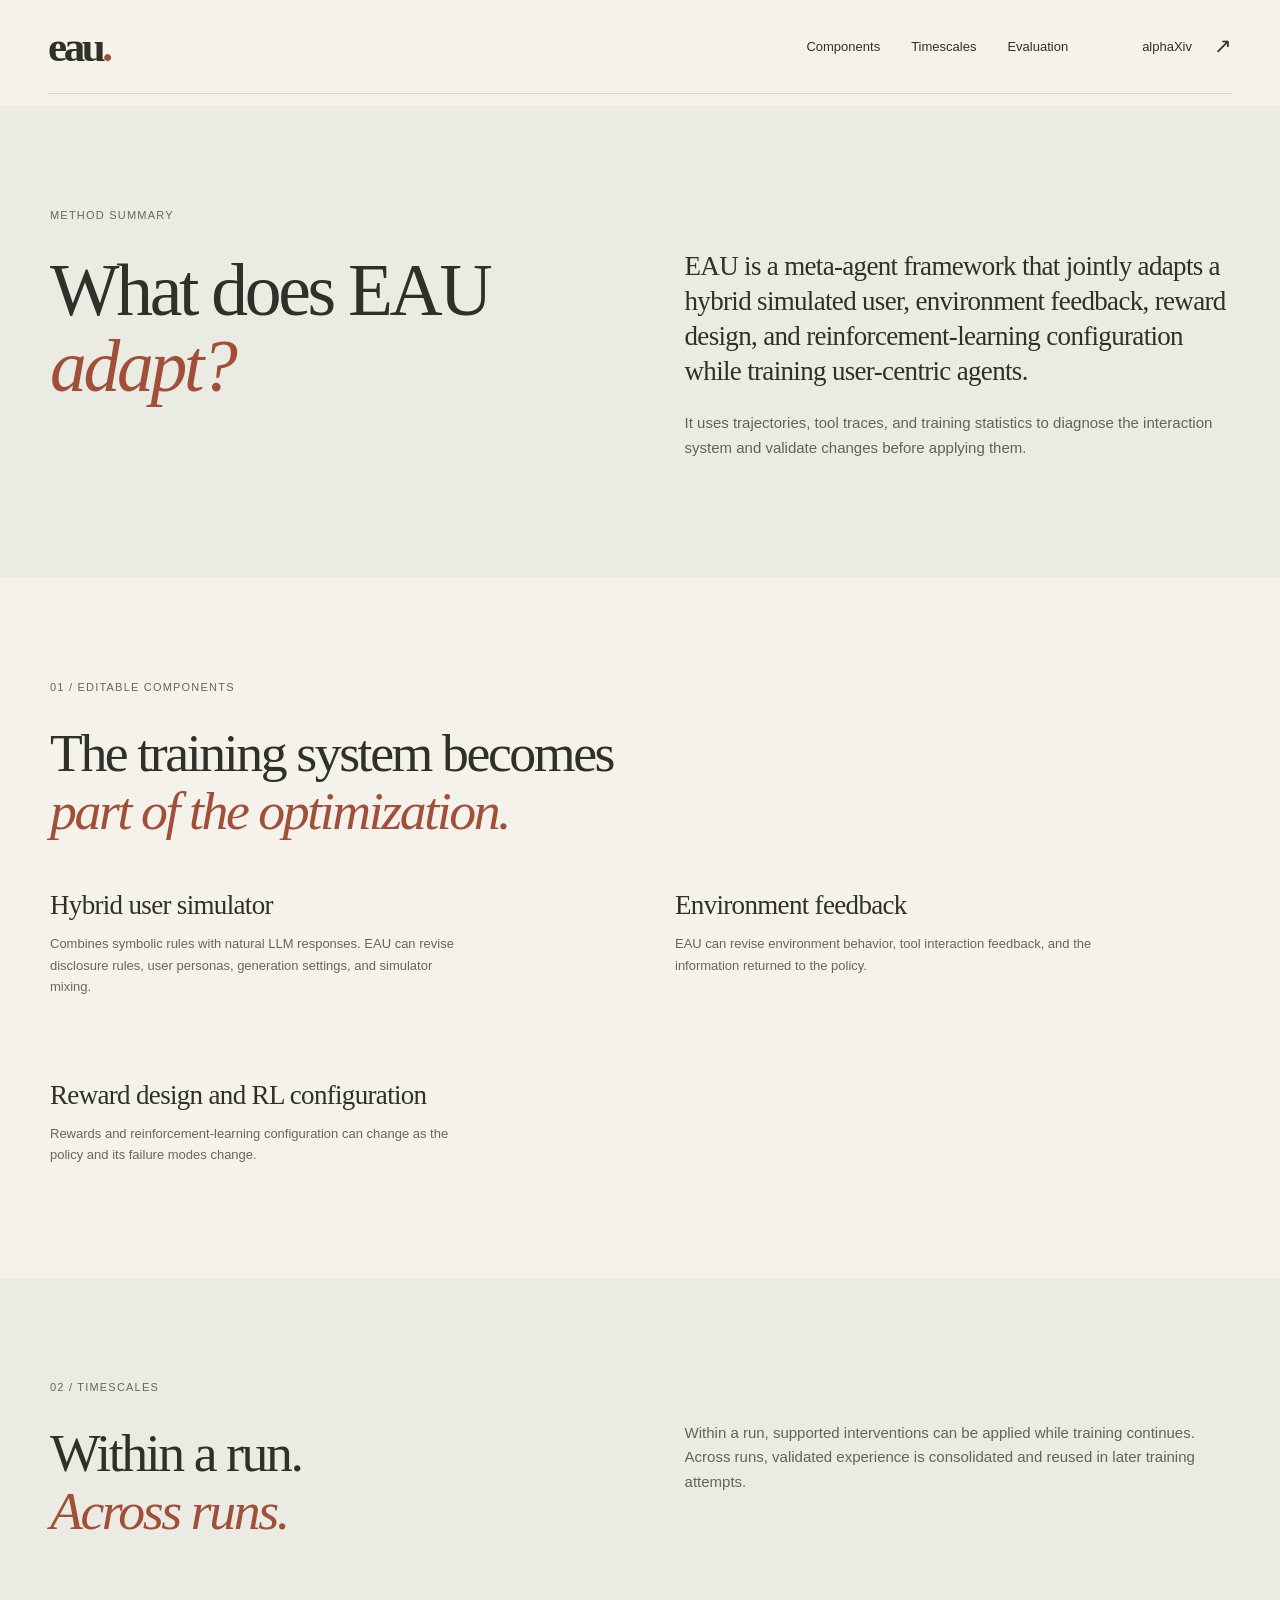
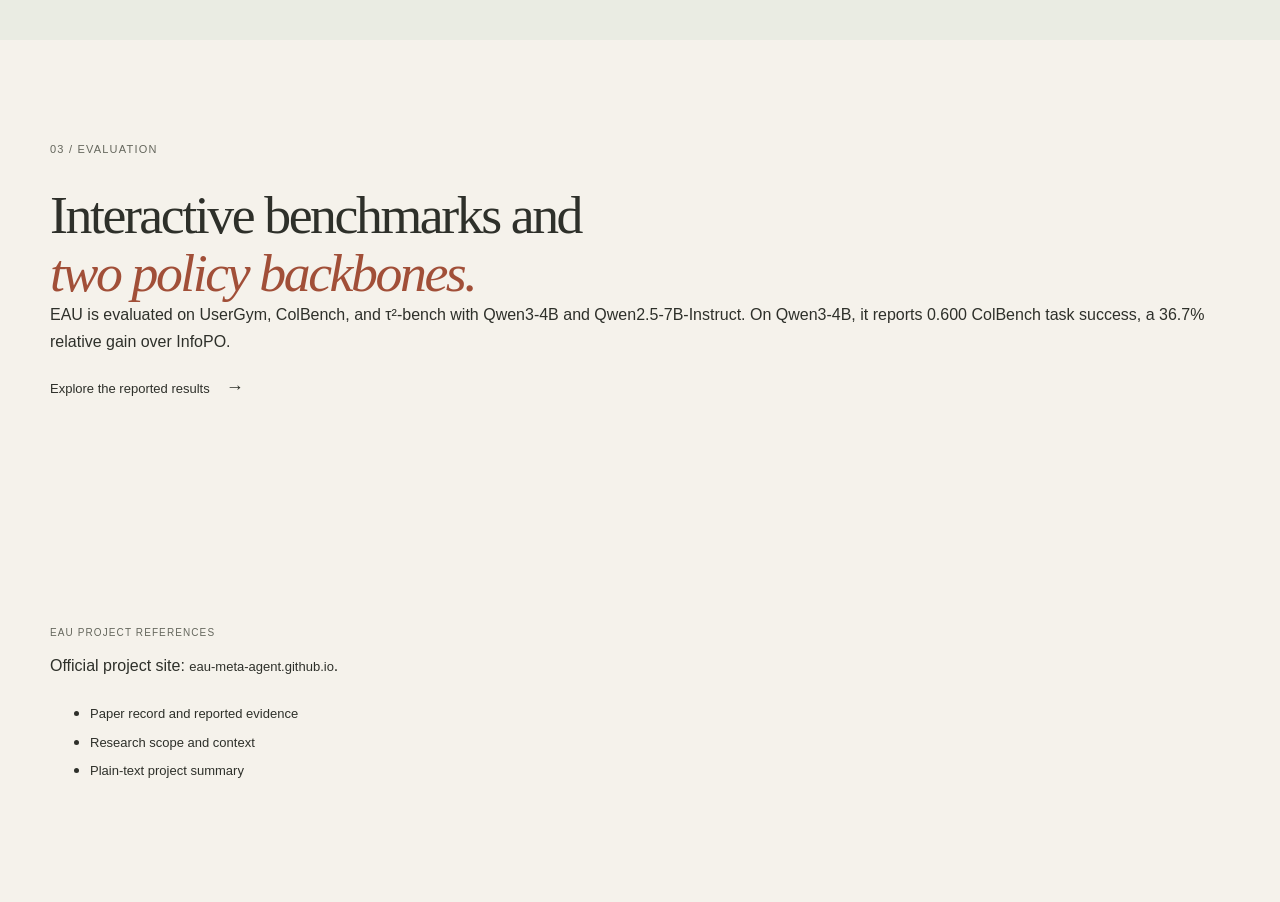
==== commit 069eeb86: "Publish approved R21 retained second-backbone evidence on best R18" ====
--- a/method.html
+++ b/method.html
@@ -34,7 +34,7 @@
   <main id="main">
     <section class="overview section-pad">
       <div class="wrap overview-grid">
-        <div><p class="eyebrow section-number">Method summary</p><h1>How EAU adapts<br><em>the training system.</em></h1></div>
+        <div><p class="eyebrow section-number">Method summary</p><h1>What does EAU<br><em>adapt?</em></h1></div>
         <div class="overview-copy">
           <p class="lead">EAU is a meta-agent framework that jointly adapts a hybrid simulated user, environment feedback, reward design, and reinforcement-learning configuration while training user-centric agents.</p>
           <p>It uses trajectories, tool traces, and training statistics to diagnose the interaction system and validate changes before applying them.</p>
